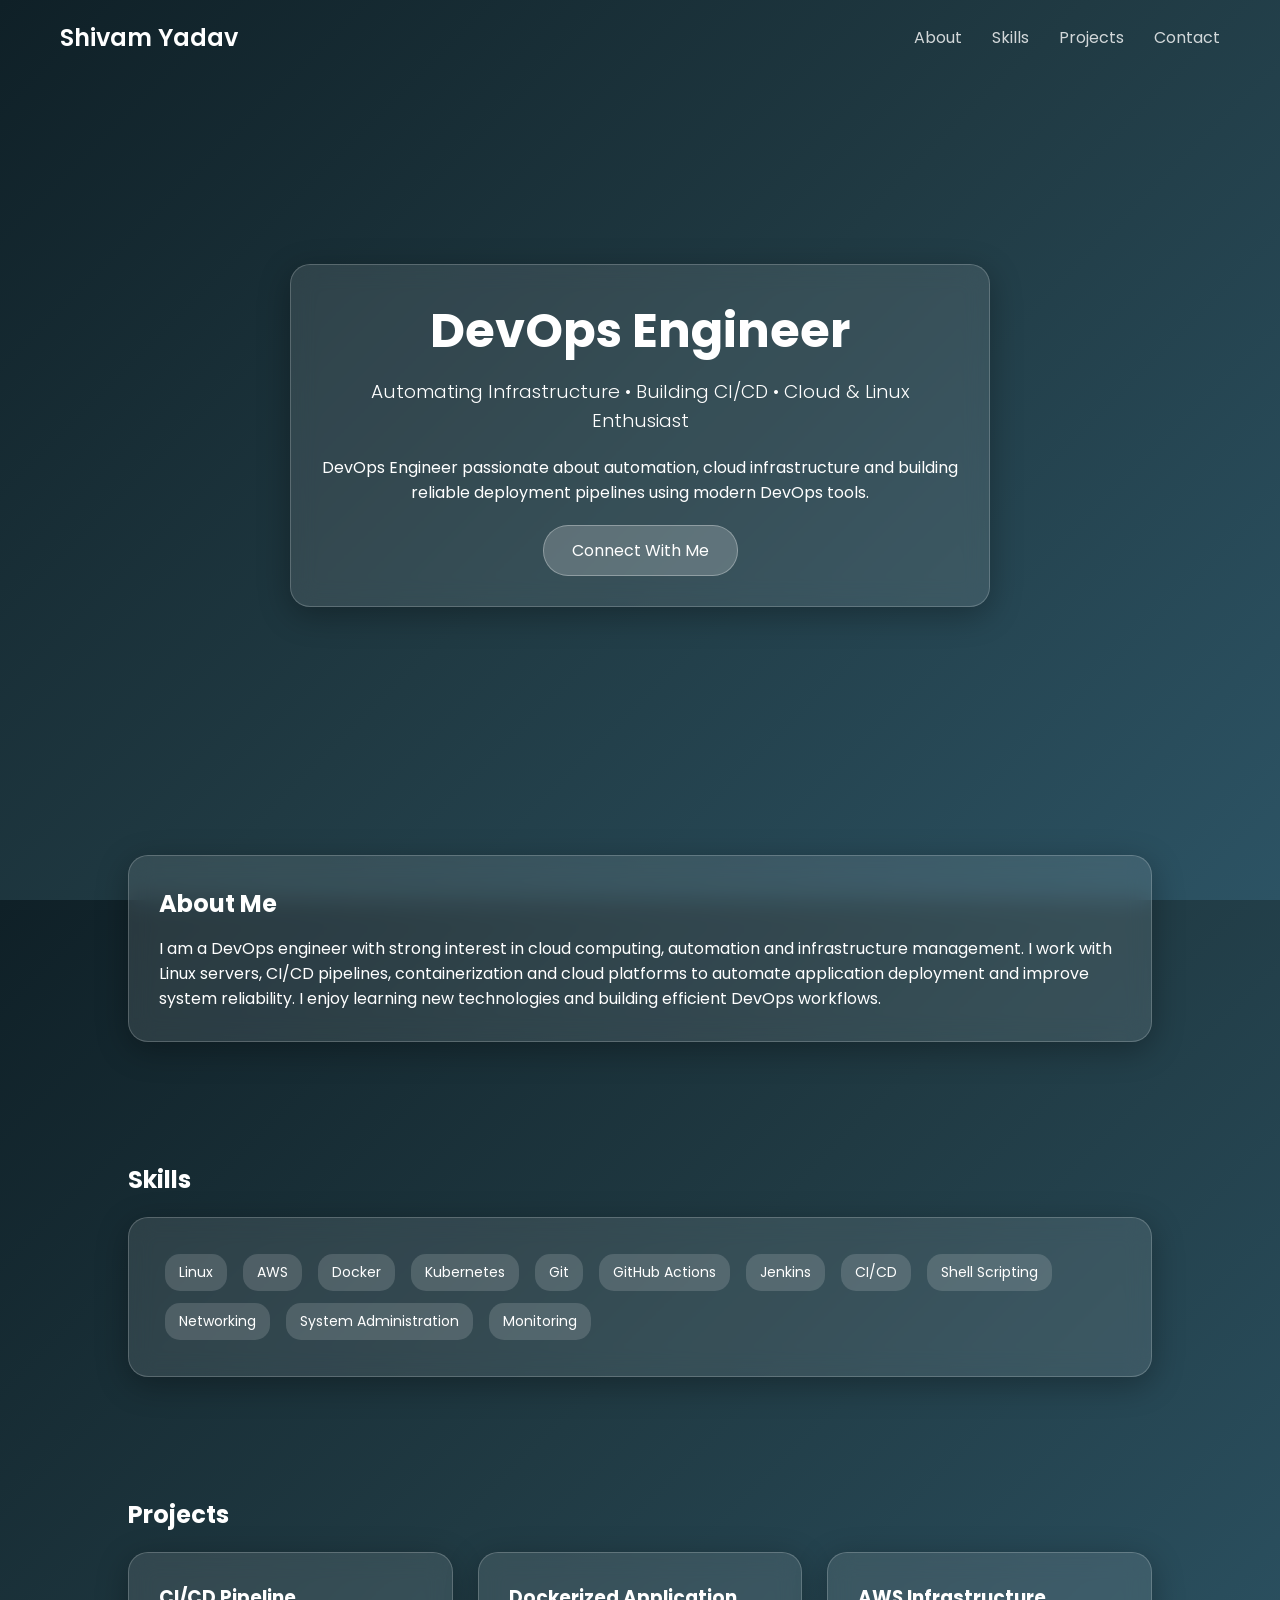
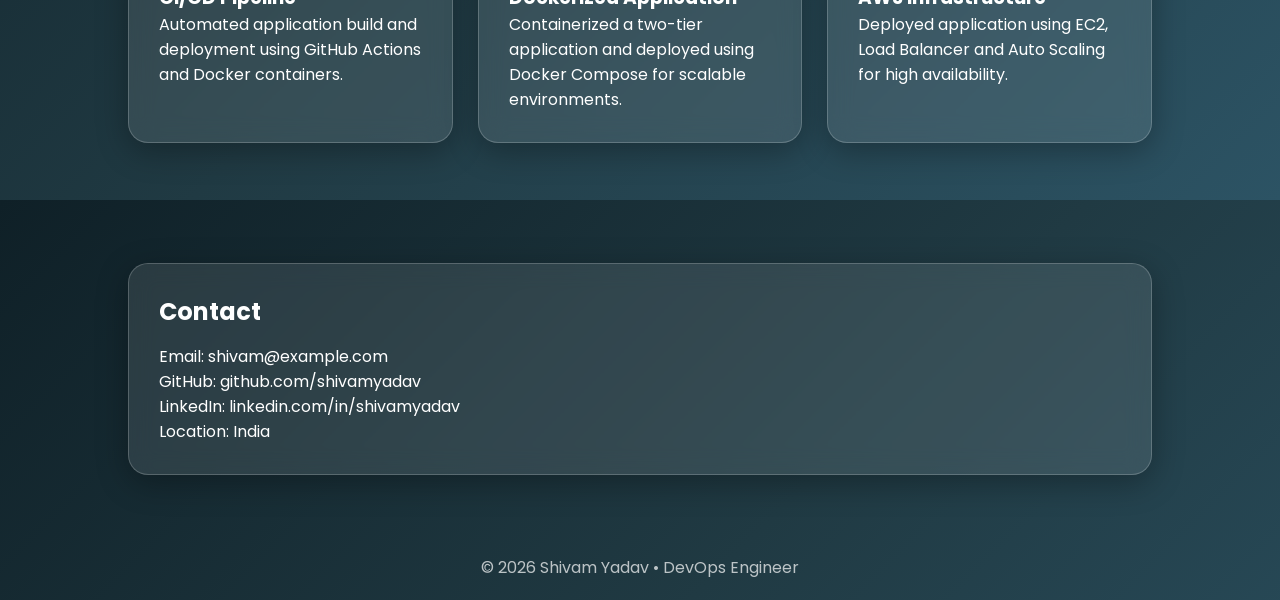
==== index.html @ 37ef53c0 "Create index.html" ====
<!DOCTYPE html>
<html lang="en">
<head>
<meta charset="UTF-8">
<meta name="viewport" content="width=device-width, initial-scale=1.0">
<title>Shivam Yadav | DevOps Engineer</title>

<link href="https://fonts.googleapis.com/css2?family=Poppins:wght@300;400;500;600&display=swap" rel="stylesheet">

<style>

*{
margin:0;
padding:0;
box-sizing:border-box;
font-family:Poppins;
}

body{
height:100vh;
background: linear-gradient(135deg,#0f2027,#203a43,#2c5364);
color:white;
}

/* navbar */

nav{
display:flex;
justify-content:space-between;
align-items:center;
padding:20px 60px;
}

nav h2{
font-weight:600;
}

nav ul{
display:flex;
list-style:none;
gap:30px;
}

nav a{
text-decoration:none;
color:white;
opacity:.8;
}

nav a:hover{
opacity:1;
}

/* glass card */

.glass{
background: rgba(255,255,255,0.1);
backdrop-filter: blur(12px);
border:1px solid rgba(255,255,255,0.2);
border-radius:20px;
padding:30px;
box-shadow:0 8px 32px rgba(0,0,0,0.3);
}

/* hero */

.hero{
display:flex;
justify-content:center;
align-items:center;
height:80vh;
padding:40px;
}

.hero-content{
max-width:700px;
text-align:center;
}

.hero h1{
font-size:48px;
margin-bottom:10px;
}

.hero h3{
font-weight:300;
margin-bottom:20px;
}

.btn{
display:inline-block;
margin-top:20px;
padding:12px 28px;
border-radius:25px;
background:rgba(255,255,255,0.2);
color:white;
text-decoration:none;
border:1px solid rgba(255,255,255,0.3);
}

.btn:hover{
background:rgba(255,255,255,0.35);
}

/* sections */

section{
padding:60px 10%;
}

.grid{
display:grid;
grid-template-columns:repeat(auto-fit,minmax(250px,1fr));
gap:25px;
}

/* skill tags */

.tag{
display:inline-block;
padding:8px 14px;
margin:6px;
background:rgba(255,255,255,0.15);
border-radius:15px;
font-size:14px;
}

/* footer */

footer{
text-align:center;
padding:20px;
opacity:.7;
}

</style>
</head>

<body>

<nav>
<h2>Shivam Yadav</h2>
<ul>
<li><a href="#about">About</a></li>
<li><a href="#skills">Skills</a></li>
<li><a href="#projects">Projects</a></li>
<li><a href="#contact">Contact</a></li>
</ul>
</nav>


<div class="hero">
<div class="hero-content glass">

<h1>DevOps Engineer</h1>

<h3>Automating Infrastructure • Building CI/CD • Cloud & Linux Enthusiast</h3>

<p>
DevOps Engineer passionate about automation, cloud infrastructure and
building reliable deployment pipelines using modern DevOps tools.
</p>

<a class="btn" href="#contact">Connect With Me</a>

</div>
</div>


<section id="about">

<div class="glass">

<h2>About Me</h2>

<p style="margin-top:15px">
I am a DevOps engineer with strong interest in cloud computing,
automation and infrastructure management.

I work with Linux servers, CI/CD pipelines, containerization and cloud
platforms to automate application deployment and improve system
reliability.

I enjoy learning new technologies and building efficient DevOps
workflows.
</p>

</div>

</section>



<section id="skills">

<h2 style="margin-bottom:20px">Skills</h2>

<div class="glass">

<div class="tag">Linux</div>
<div class="tag">AWS</div>
<div class="tag">Docker</div>
<div class="tag">Kubernetes</div>
<div class="tag">Git</div>
<div class="tag">GitHub Actions</div>
<div class="tag">Jenkins</div>
<div class="tag">CI/CD</div>
<div class="tag">Shell Scripting</div>
<div class="tag">Networking</div>
<div class="tag">System Administration</div>
<div class="tag">Monitoring</div>

</div>

</section>



<section id="projects">

<h2 style="margin-bottom:20px">Projects</h2>

<div class="grid">

<div class="glass">
<h3>CI/CD Pipeline</h3>
<p>
Automated application build and deployment using GitHub Actions
and Docker containers.
</p>
</div>

<div class="glass">
<h3>Dockerized Application</h3>
<p>
Containerized a two-tier application and deployed using Docker
Compose for scalable environments.
</p>
</div>

<div class="glass">
<h3>AWS Infrastructure</h3>
<p>
Deployed application using EC2, Load Balancer and Auto Scaling
for high availability.
</p>
</div>

</div>

</section>



<section id="contact">

<div class="glass">

<h2>Contact</h2>

<p style="margin-top:15px">Email: shivam@example.com</p>

<p>GitHub: github.com/shivamyadav</p>

<p>LinkedIn: linkedin.com/in/shivamyadav</p>

<p>Location: India</p>

</div>

</section>



<footer>
© 2026 Shivam Yadav • DevOps Engineer
</footer>


</body>
</html>
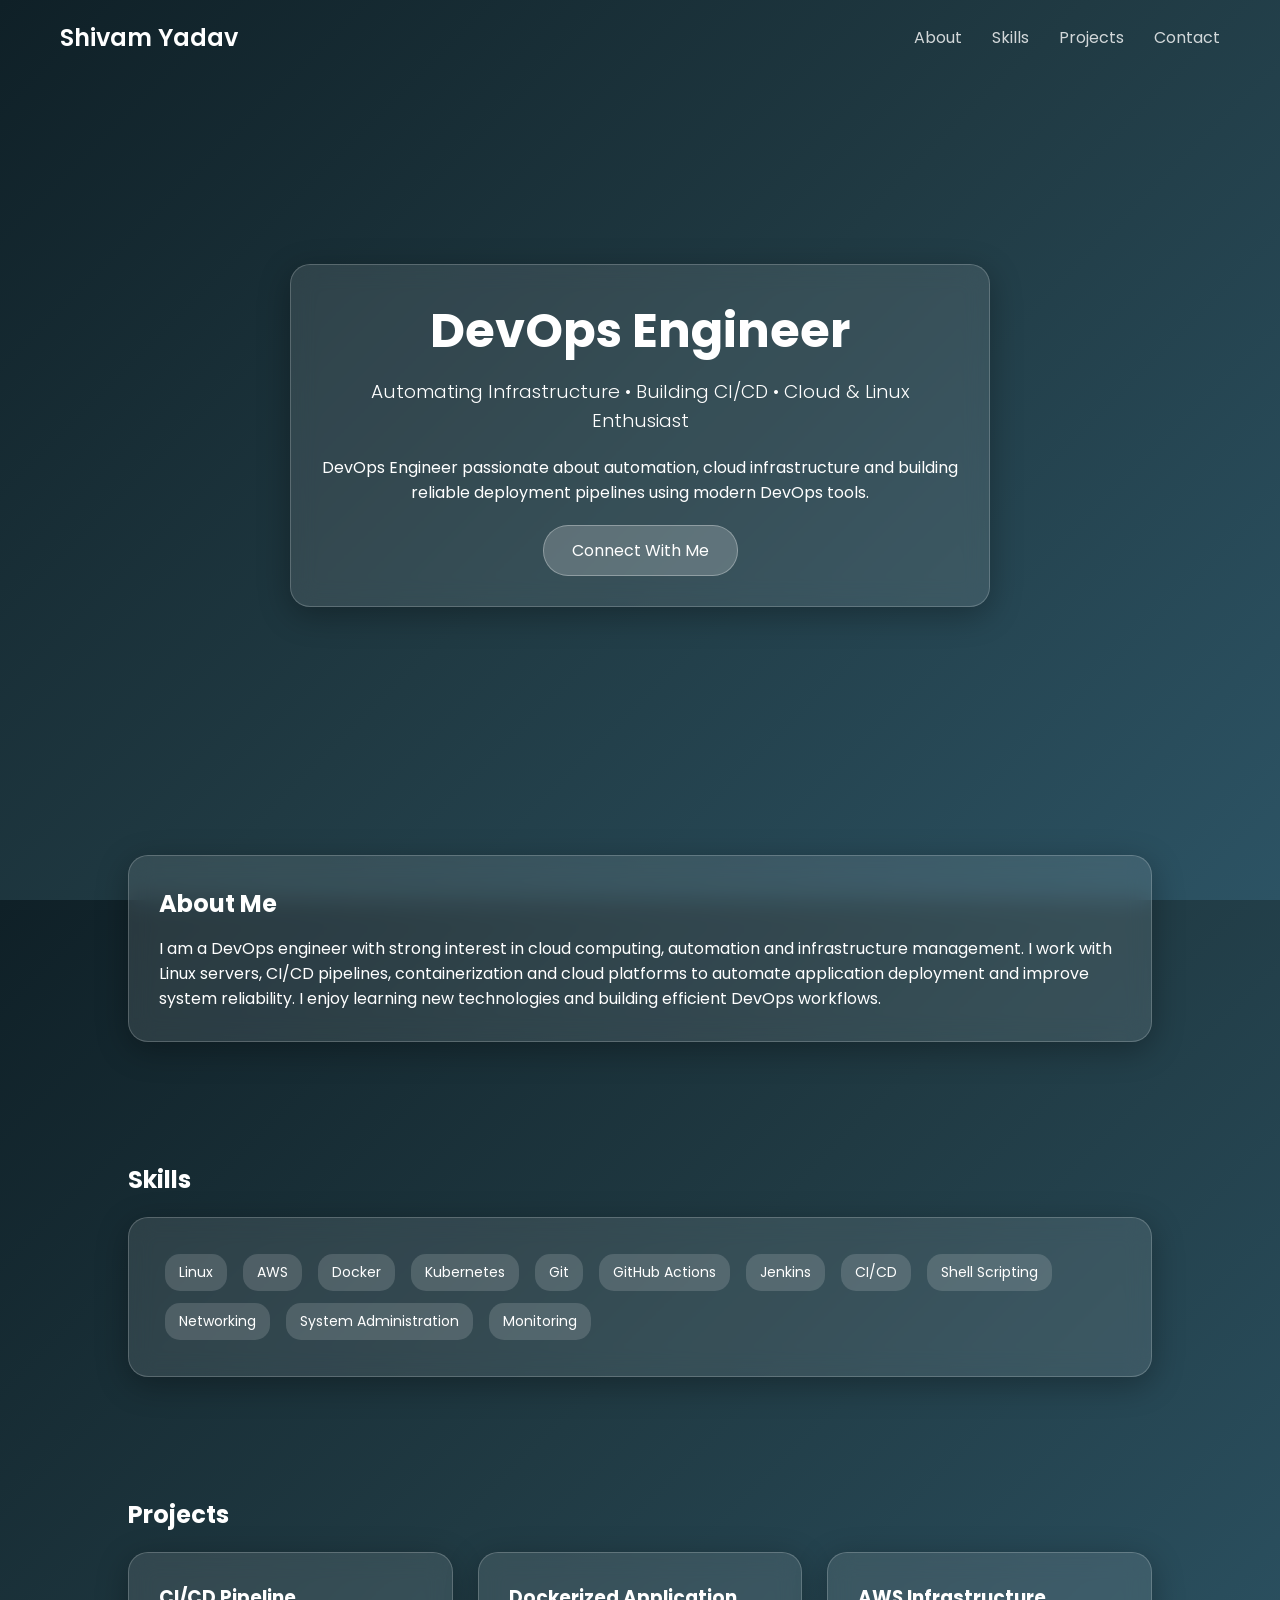
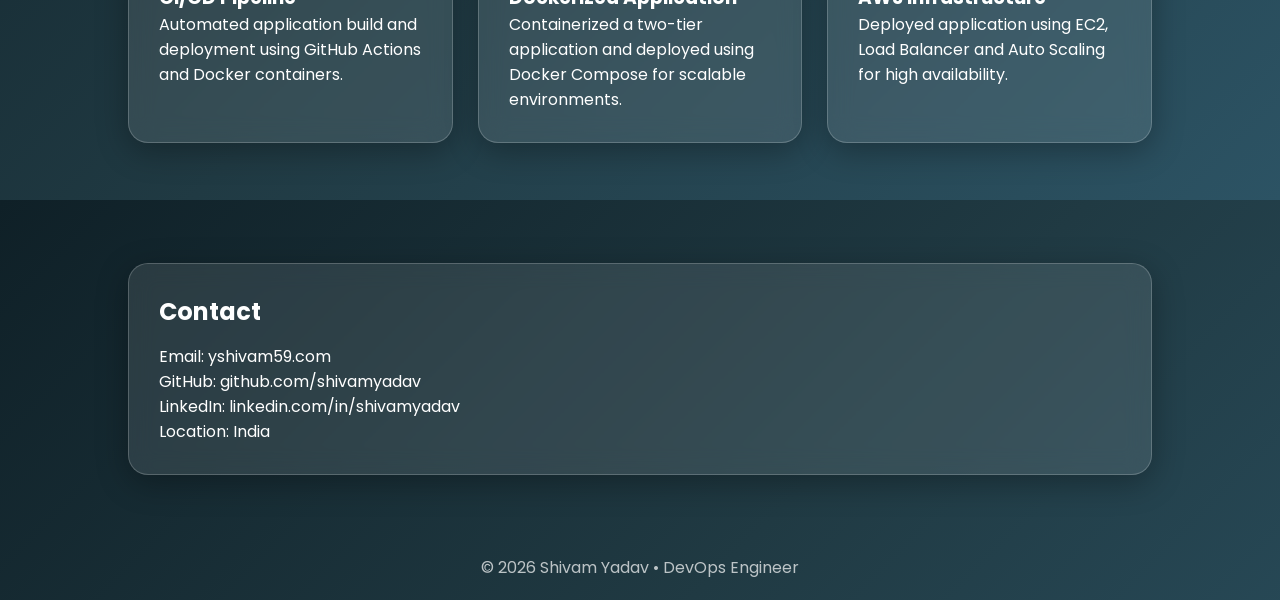
==== commit ce5367dd: "Update index.html minor changes" ====
--- a/index.html
+++ b/index.html
@@ -258,7 +258,7 @@
 
 <h2>Contact</h2>
 
-<p style="margin-top:15px">Email: shivam@example.com</p>
+<p style="margin-top:15px">Email: yshivam59.com</p>
 
 <p>GitHub: github.com/shivamyadav</p>
 
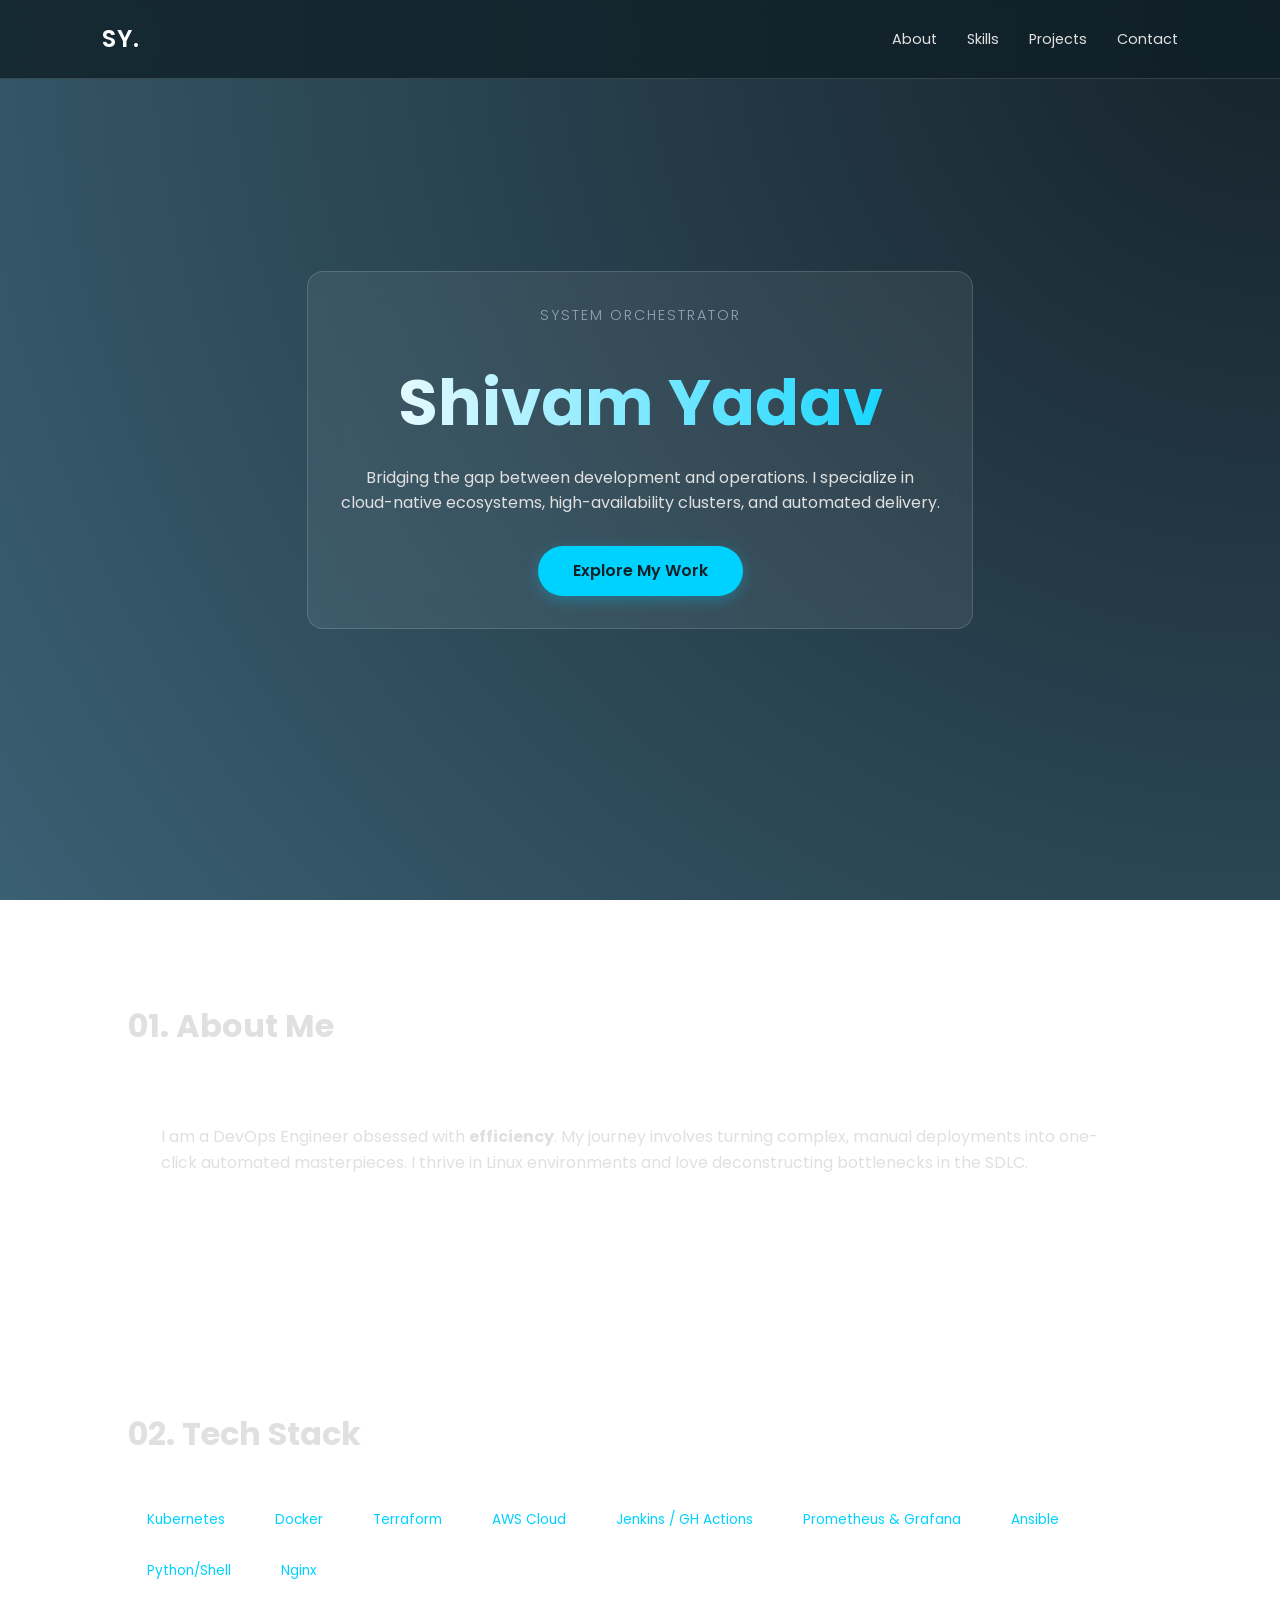
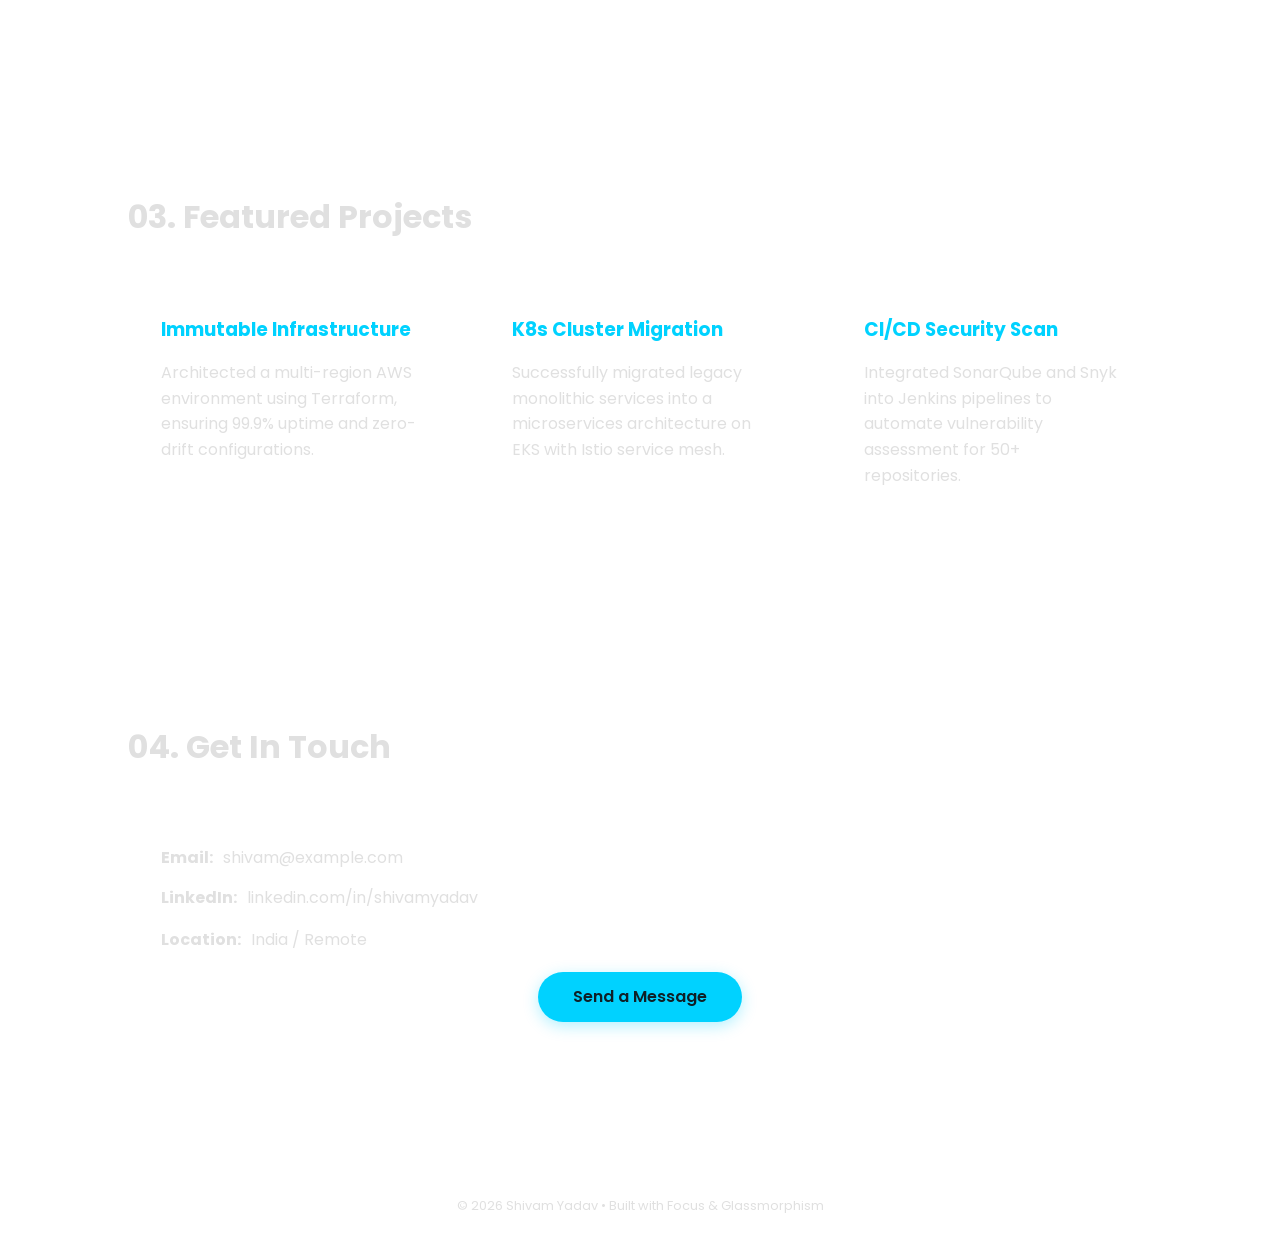
==== commit 942add9c: "Update index.html new feature added" ====
--- a/index.html
+++ b/index.html
@@ -1,281 +1,281 @@
 <!DOCTYPE html>
 <html lang="en">
 <head>
-<meta charset="UTF-8">
-<meta name="viewport" content="width=device-width, initial-scale=1.0">
-<title>Shivam Yadav | DevOps Engineer</title>
-
-<link href="https://fonts.googleapis.com/css2?family=Poppins:wght@300;400;500;600&display=swap" rel="stylesheet">
-
-<style>
-
-*{
-margin:0;
-padding:0;
-box-sizing:border-box;
-font-family:Poppins;
-}
-
-body{
-height:100vh;
-background: linear-gradient(135deg,#0f2027,#203a43,#2c5364);
-color:white;
-}
-
-/* navbar */
-
-nav{
-display:flex;
-justify-content:space-between;
-align-items:center;
-padding:20px 60px;
-}
-
-nav h2{
-font-weight:600;
-}
-
-nav ul{
-display:flex;
-list-style:none;
-gap:30px;
-}
-
-nav a{
-text-decoration:none;
-color:white;
-opacity:.8;
-}
-
-nav a:hover{
-opacity:1;
-}
-
-/* glass card */
-
-.glass{
-background: rgba(255,255,255,0.1);
-backdrop-filter: blur(12px);
-border:1px solid rgba(255,255,255,0.2);
-border-radius:20px;
-padding:30px;
-box-shadow:0 8px 32px rgba(0,0,0,0.3);
-}
-
-/* hero */
-
-.hero{
-display:flex;
-justify-content:center;
-align-items:center;
-height:80vh;
-padding:40px;
-}
-
-.hero-content{
-max-width:700px;
-text-align:center;
-}
-
-.hero h1{
-font-size:48px;
-margin-bottom:10px;
-}
-
-.hero h3{
-font-weight:300;
-margin-bottom:20px;
-}
-
-.btn{
-display:inline-block;
-margin-top:20px;
-padding:12px 28px;
-border-radius:25px;
-background:rgba(255,255,255,0.2);
-color:white;
-text-decoration:none;
-border:1px solid rgba(255,255,255,0.3);
-}
-
-.btn:hover{
-background:rgba(255,255,255,0.35);
-}
-
-/* sections */
-
-section{
-padding:60px 10%;
-}
-
-.grid{
-display:grid;
-grid-template-columns:repeat(auto-fit,minmax(250px,1fr));
-gap:25px;
-}
-
-/* skill tags */
-
-.tag{
-display:inline-block;
-padding:8px 14px;
-margin:6px;
-background:rgba(255,255,255,0.15);
-border-radius:15px;
-font-size:14px;
-}
-
-/* footer */
-
-footer{
-text-align:center;
-padding:20px;
-opacity:.7;
-}
-
-</style>
+    <meta charset="UTF-8">
+    <meta name="viewport" content="width=device-width, initial-scale=1.0">
+    <title>Shivam Yadav | DevOps Engineer</title>
+    <link href="https://fonts.googleapis.com/css2?family=Poppins:wght@300;400;600&display=swap" rel="stylesheet">
+    <style>
+        :root {
+            --glass: rgba(255, 255, 255, 0.07);
+            --glass-border: rgba(255, 255, 255, 0.15);
+            --accent: #00d2ff;
+            --text-main: #e0e0e0;
+        }
+
+        * {
+            margin: 0;
+            padding: 0;
+            box-sizing: border-box;
+            font-family: 'Poppins', sans-serif;
+            scroll-behavior: smooth;
+        }
+
+        body {
+            background: radial-gradient(circle at top right, #16222a, #3a6073);
+            background-attachment: fixed;
+            color: var(--text-main);
+            line-height: 1.6;
+        }
+
+        /* Navbar */
+        nav {
+            position: fixed;
+            top: 0;
+            width: 100%;
+            display: flex;
+            justify-content: space-between;
+            align-items: center;
+            padding: 20px 8%;
+            background: rgba(15, 32, 39, 0.8);
+            backdrop-filter: blur(10px);
+            z-index: 1000;
+            border-bottom: 1px solid var(--glass-border);
+        }
+
+        .logo {
+            font-size: 1.5rem;
+            font-weight: 600;
+            letter-spacing: 1px;
+            color: #fff;
+        }
+
+        nav ul {
+            display: flex;
+            list-style: none;
+            gap: 30px;
+        }
+
+        nav a {
+            text-decoration: none;
+            color: var(--text-main);
+            font-size: 0.9rem;
+            transition: 0.3s;
+        }
+
+        nav a:hover {
+            color: var(--accent);
+        }
+
+        /* Glass Utility */
+        .glass {
+            background: var(--glass);
+            backdrop-filter: blur(15px);
+            -webkit-backdrop-filter: blur(15px);
+            border: 1px solid var(--glass-border);
+            border-radius: 16px;
+            padding: 2rem;
+            transition: transform 0.3s ease, box-shadow 0.3s ease;
+        }
+
+        .glass:hover {
+            transform: translateY(-5px);
+            box-shadow: 0 10px 30px rgba(0,0,0,0.4);
+            border-color: rgba(0, 210, 255, 0.3);
+        }
+
+        /* Hero Section */
+        .hero {
+            height: 100vh;
+            display: flex;
+            justify-content: center;
+            align-items: center;
+            padding: 0 10%;
+            text-align: center;
+        }
+
+        .hero-content h1 {
+            font-size: clamp(2.5rem, 8vw, 4rem);
+            background: linear-gradient(to right, #fff, var(--accent));
+            -webkit-background-clip: text;
+            -webkit-text-fill-color: transparent;
+            margin-bottom: 10px;
+        }
+
+        .hero h3 {
+            font-weight: 300;
+            color: #94a3b8;
+            letter-spacing: 2px;
+            text-transform: uppercase;
+            font-size: 0.9rem;
+            margin-bottom: 25px;
+        }
+
+        .btn {
+            display: inline-block;
+            padding: 12px 35px;
+            border-radius: 50px;
+            background: var(--accent);
+            color: #0f2027;
+            text-decoration: none;
+            font-weight: 600;
+            transition: 0.3s;
+            box-shadow: 0 4px 15px rgba(0, 210, 255, 0.3);
+        }
+
+        .btn:hover {
+            filter: brightness(1.1);
+            transform: scale(1.05);
+        }
+
+        /* General Sections */
+        section {
+            padding: 100px 10%;
+        }
+
+        h2.section-title {
+            font-size: 2rem;
+            margin-bottom: 40px;
+            display: flex;
+            align-items: center;
+            gap: 15px;
+        }
+
+        h2.section-title::after {
+            content: "";
+            height: 1px;
+            flex-grow: 1;
+            background: var(--glass-border);
+        }
+
+        /* Skills Tags */
+        .skills-container {
+            display: flex;
+            flex-wrap: wrap;
+            gap: 12px;
+        }
+
+        .tag {
+            padding: 8px 18px;
+            background: rgba(255,255,255,0.05);
+            border: 1px solid var(--glass-border);
+            border-radius: 8px;
+            font-size: 0.85rem;
+            color: var(--accent);
+        }
+
+        /* Grid */
+        .grid {
+            display: grid;
+            grid-template-columns: repeat(auto-fit, minmax(300px, 1fr));
+            gap: 30px;
+        }
+
+        .project-card h3 {
+            margin-bottom: 15px;
+            color: var(--accent);
+        }
+
+        /* Contact Items */
+        .contact-info p {
+            margin-bottom: 15px;
+            display: flex;
+            align-items: center;
+            gap: 10px;
+        }
+
+        footer {
+            text-align: center;
+            padding: 40px;
+            font-size: 0.8rem;
+            border-top: 1px solid var(--glass-border);
+        }
+
+        @media (max-width: 768px) {
+            nav ul { display: none; } /* Simplified for mobile */
+            section { padding: 60px 5%; }
+        }
+    </style>
 </head>
-
 <body>
 
 <nav>
-<h2>Shivam Yadav</h2>
-<ul>
-<li><a href="#about">About</a></li>
-<li><a href="#skills">Skills</a></li>
-<li><a href="#projects">Projects</a></li>
-<li><a href="#contact">Contact</a></li>
-</ul>
+    <div class="logo">SY.</div>
+    <ul>
+        <li><a href="#about">About</a></li>
+        <li><a href="#skills">Skills</a></li>
+        <li><a href="#projects">Projects</a></li>
+        <li><a href="#contact">Contact</a></li>
+    </ul>
 </nav>
 
-
-<div class="hero">
-<div class="hero-content glass">
-
-<h1>DevOps Engineer</h1>
-
-<h3>Automating Infrastructure • Building CI/CD • Cloud & Linux Enthusiast</h3>
-
-<p>
-DevOps Engineer passionate about automation, cloud infrastructure and
-building reliable deployment pipelines using modern DevOps tools.
-</p>
-
-<a class="btn" href="#contact">Connect With Me</a>
-
-</div>
-</div>
-
+<header class="hero">
+    <div class="hero-content glass">
+        <h3>System Orchestrator</h3>
+        <h1>Shivam Yadav</h1>
+        <p style="max-width: 600px; margin: 0 auto 30px;">
+            Bridging the gap between development and operations. I specialize in 
+            cloud-native ecosystems, high-availability clusters, and automated delivery.
+        </p>
+        <a class="btn" href="#contact">Explore My Work</a>
+    </div>
+</header>
 
 <section id="about">
-
-<div class="glass">
-
-<h2>About Me</h2>
-
-<p style="margin-top:15px">
-I am a DevOps engineer with strong interest in cloud computing,
-automation and infrastructure management.
-
-I work with Linux servers, CI/CD pipelines, containerization and cloud
-platforms to automate application deployment and improve system
-reliability.
-
-I enjoy learning new technologies and building efficient DevOps
-workflows.
-</p>
-
-</div>
-
-</section>
-
-
+    <h2 class="section-title">01. About Me</h2>
+    <div class="glass">
+        <p>I am a DevOps Engineer obsessed with <strong>efficiency</strong>. My journey involves turning complex, manual deployments into one-click automated masterpieces. I thrive in Linux environments and love deconstructing bottlenecks in the SDLC.</p>
+    </div>
+</section>
 
 <section id="skills">
-
-<h2 style="margin-bottom:20px">Skills</h2>
-
-<div class="glass">
-
-<div class="tag">Linux</div>
-<div class="tag">AWS</div>
-<div class="tag">Docker</div>
-<div class="tag">Kubernetes</div>
-<div class="tag">Git</div>
-<div class="tag">GitHub Actions</div>
-<div class="tag">Jenkins</div>
-<div class="tag">CI/CD</div>
-<div class="tag">Shell Scripting</div>
-<div class="tag">Networking</div>
-<div class="tag">System Administration</div>
-<div class="tag">Monitoring</div>
-
-</div>
-
-</section>
-
-
+    <h2 class="section-title">02. Tech Stack</h2>
+    <div class="skills-container">
+        <span class="tag">Kubernetes</span>
+        <span class="tag">Docker</span>
+        <span class="tag">Terraform</span>
+        <span class="tag">AWS Cloud</span>
+        <span class="tag">Jenkins / GH Actions</span>
+        <span class="tag">Prometheus & Grafana</span>
+        <span class="tag">Ansible</span>
+        <span class="tag">Python/Shell</span>
+        <span class="tag">Nginx</span>
+    </div>
+</section>
 
 <section id="projects">
-
-<h2 style="margin-bottom:20px">Projects</h2>
-
-<div class="grid">
-
-<div class="glass">
-<h3>CI/CD Pipeline</h3>
-<p>
-Automated application build and deployment using GitHub Actions
-and Docker containers.
-</p>
-</div>
-
-<div class="glass">
-<h3>Dockerized Application</h3>
-<p>
-Containerized a two-tier application and deployed using Docker
-Compose for scalable environments.
-</p>
-</div>
-
-<div class="glass">
-<h3>AWS Infrastructure</h3>
-<p>
-Deployed application using EC2, Load Balancer and Auto Scaling
-for high availability.
-</p>
-</div>
-
-</div>
-
-</section>
-
-
+    <h2 class="section-title">03. Featured Projects</h2>
+    <div class="grid">
+        <div class="glass project-card">
+            <h3>Immutable Infrastructure</h3>
+            <p>Architected a multi-region AWS environment using Terraform, ensuring 99.9% uptime and zero-drift configurations.</p>
+        </div>
+        <div class="glass project-card">
+            <h3>K8s Cluster Migration</h3>
+            <p>Successfully migrated legacy monolithic services into a microservices architecture on EKS with Istio service mesh.</p>
+        </div>
+        <div class="glass project-card">
+            <h3>CI/CD Security Scan</h3>
+            <p>Integrated SonarQube and Snyk into Jenkins pipelines to automate vulnerability assessment for 50+ repositories.</p>
+        </div>
+    </div>
+</section>
 
 <section id="contact">
-
-<div class="glass">
-
-<h2>Contact</h2>
-
-<p style="margin-top:15px">Email: yshivam59.com</p>
-
-<p>GitHub: github.com/shivamyadav</p>
-
-<p>LinkedIn: linkedin.com/in/shivamyadav</p>
-
-<p>Location: India</p>
-
-</div>
-
-</section>
-
-
+    <h2 class="section-title">04. Get In Touch</h2>
+    <div class="glass contact-info">
+        <p><strong>Email:</strong> shivam@example.com</p>
+        <p><strong>LinkedIn:</strong> linkedin.com/in/shivamyadav</p>
+        <p><strong>Location:</strong> India / Remote</p>
+        <center style="margin-top: 20px;">
+            <a href="mailto:yshivam59@gmail.com" class="btn">Send a Message</a>
+        </center>
+    </div>
+</section>
 
 <footer>
-© 2026 Shivam Yadav • DevOps Engineer
+    &copy; 2026 Shivam Yadav • Built with Focus & Glassmorphism
 </footer>
-
 
 </body>
 </html>
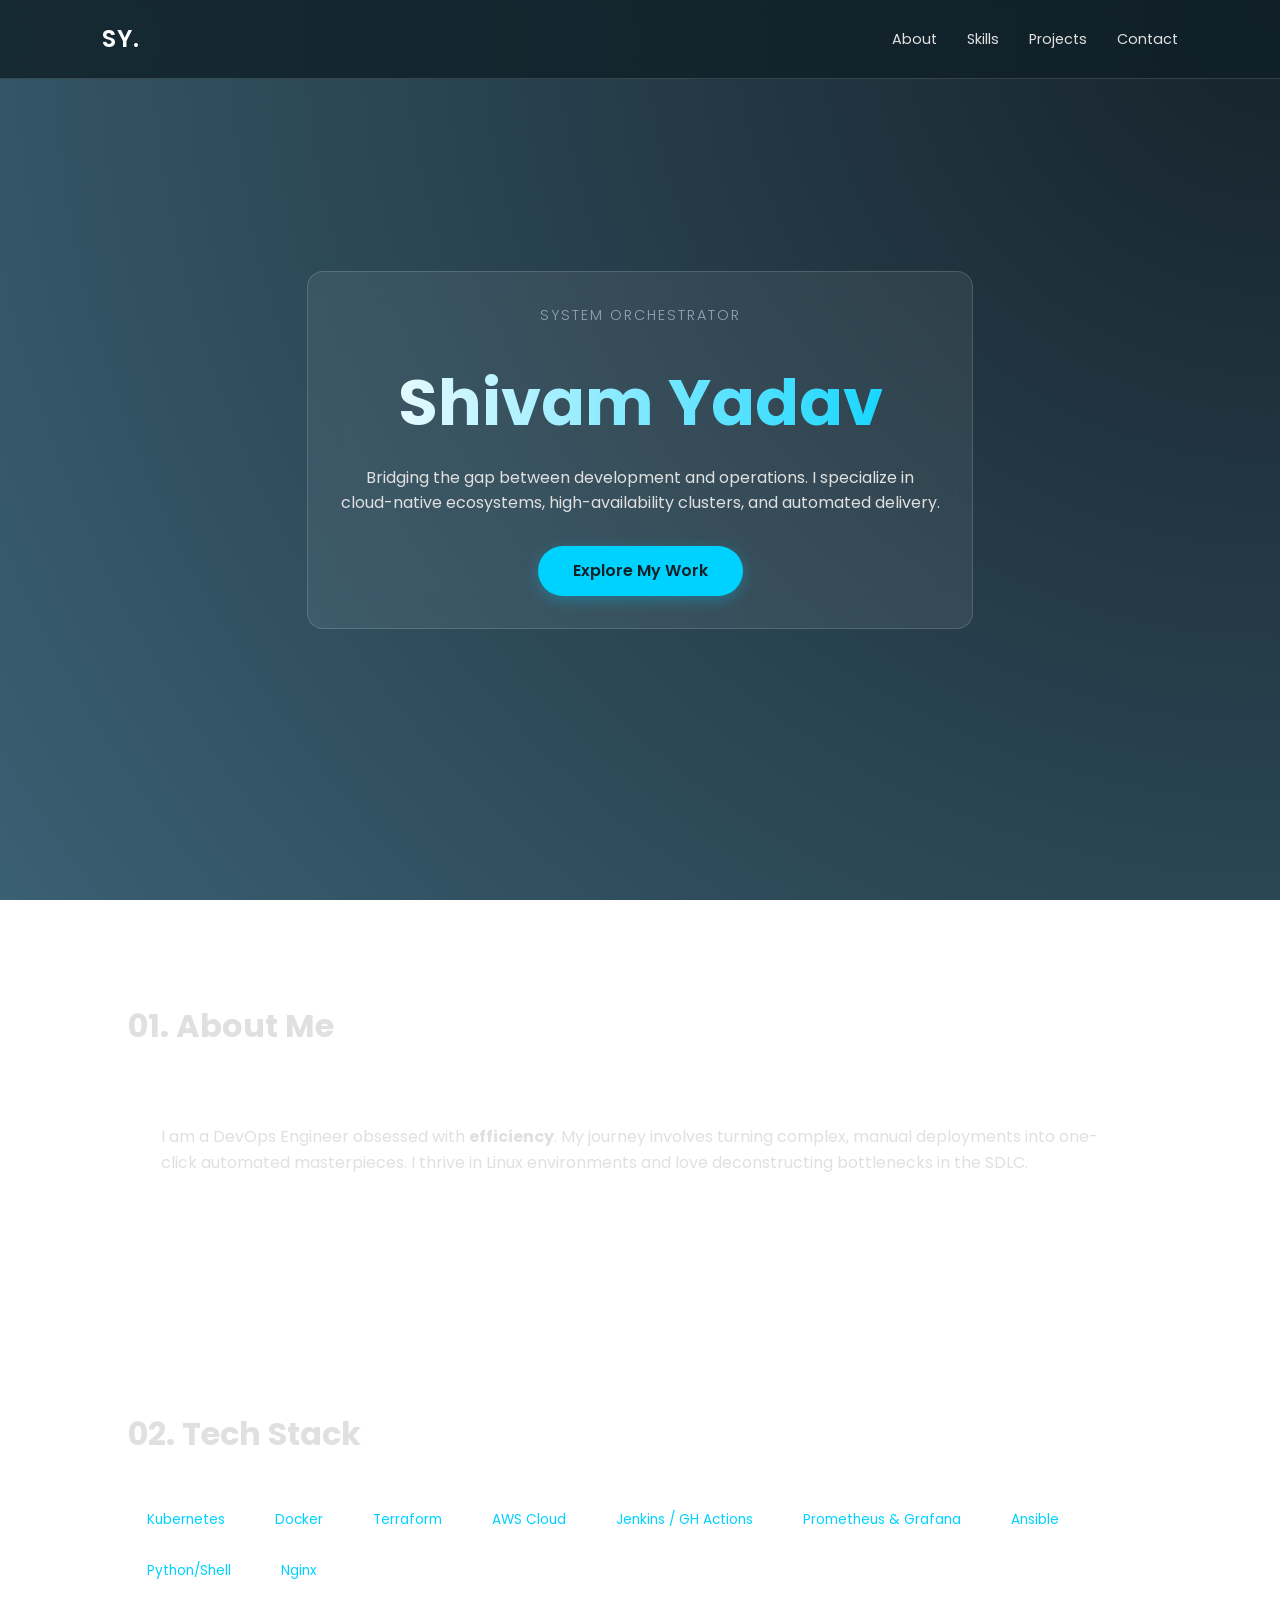
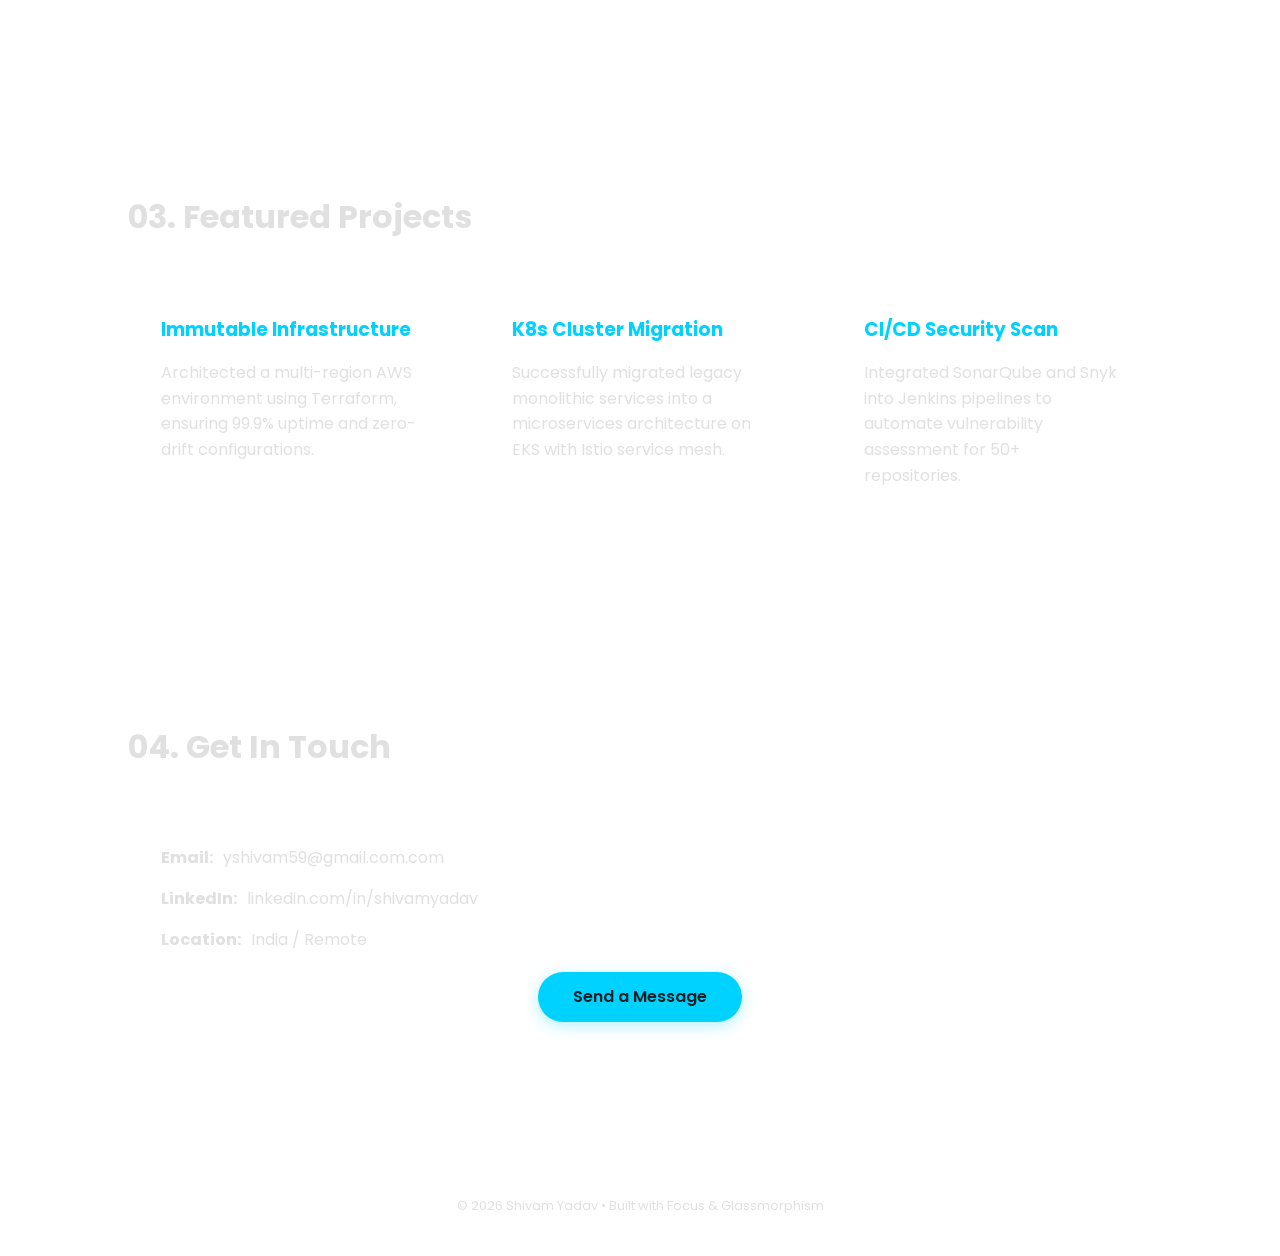
==== commit abfddae7: "Update index.html" ====
--- a/index.html
+++ b/index.html
@@ -264,7 +264,7 @@
 <section id="contact">
     <h2 class="section-title">04. Get In Touch</h2>
     <div class="glass contact-info">
-        <p><strong>Email:</strong> shivam@example.com</p>
+        <p><strong>Email:</strong> yshivam59@gmail.com.com</p>
         <p><strong>LinkedIn:</strong> linkedin.com/in/shivamyadav</p>
         <p><strong>Location:</strong> India / Remote</p>
         <center style="margin-top: 20px;">
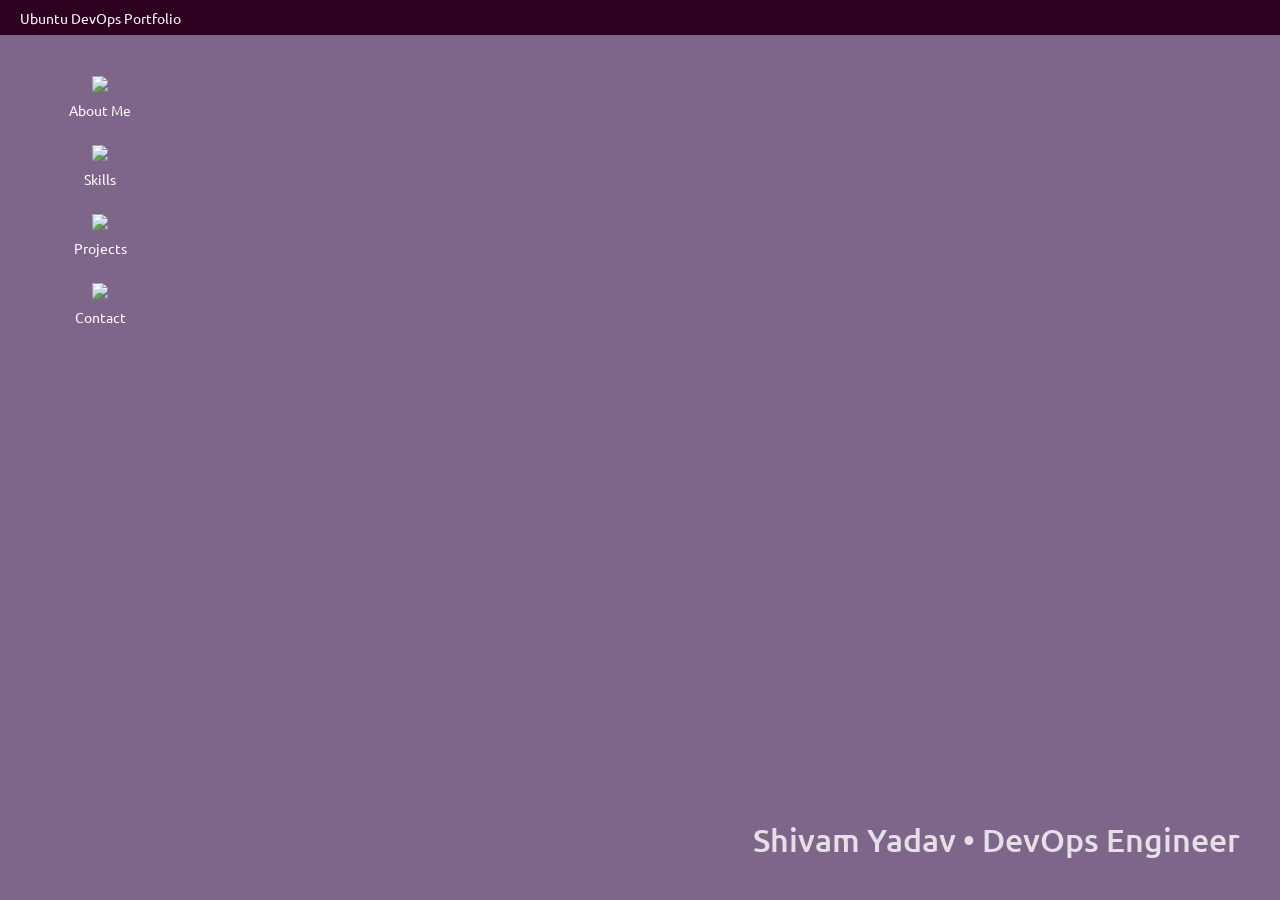
==== commit bd973e08: "Update index.html new ui added" ====
--- a/index.html
+++ b/index.html
@@ -1,281 +1,305 @@
 <!DOCTYPE html>
 <html lang="en">
 <head>
-    <meta charset="UTF-8">
-    <meta name="viewport" content="width=device-width, initial-scale=1.0">
-    <title>Shivam Yadav | DevOps Engineer</title>
-    <link href="https://fonts.googleapis.com/css2?family=Poppins:wght@300;400;600&display=swap" rel="stylesheet">
-    <style>
-        :root {
-            --glass: rgba(255, 255, 255, 0.07);
-            --glass-border: rgba(255, 255, 255, 0.15);
-            --accent: #00d2ff;
-            --text-main: #e0e0e0;
-        }
-
-        * {
-            margin: 0;
-            padding: 0;
-            box-sizing: border-box;
-            font-family: 'Poppins', sans-serif;
-            scroll-behavior: smooth;
-        }
-
-        body {
-            background: radial-gradient(circle at top right, #16222a, #3a6073);
-            background-attachment: fixed;
-            color: var(--text-main);
-            line-height: 1.6;
-        }
-
-        /* Navbar */
-        nav {
-            position: fixed;
-            top: 0;
-            width: 100%;
-            display: flex;
-            justify-content: space-between;
-            align-items: center;
-            padding: 20px 8%;
-            background: rgba(15, 32, 39, 0.8);
-            backdrop-filter: blur(10px);
-            z-index: 1000;
-            border-bottom: 1px solid var(--glass-border);
-        }
-
-        .logo {
-            font-size: 1.5rem;
-            font-weight: 600;
-            letter-spacing: 1px;
-            color: #fff;
-        }
-
-        nav ul {
-            display: flex;
-            list-style: none;
-            gap: 30px;
-        }
-
-        nav a {
-            text-decoration: none;
-            color: var(--text-main);
-            font-size: 0.9rem;
-            transition: 0.3s;
-        }
-
-        nav a:hover {
-            color: var(--accent);
-        }
-
-        /* Glass Utility */
-        .glass {
-            background: var(--glass);
-            backdrop-filter: blur(15px);
-            -webkit-backdrop-filter: blur(15px);
-            border: 1px solid var(--glass-border);
-            border-radius: 16px;
-            padding: 2rem;
-            transition: transform 0.3s ease, box-shadow 0.3s ease;
-        }
-
-        .glass:hover {
-            transform: translateY(-5px);
-            box-shadow: 0 10px 30px rgba(0,0,0,0.4);
-            border-color: rgba(0, 210, 255, 0.3);
-        }
-
-        /* Hero Section */
-        .hero {
-            height: 100vh;
-            display: flex;
-            justify-content: center;
-            align-items: center;
-            padding: 0 10%;
-            text-align: center;
-        }
-
-        .hero-content h1 {
-            font-size: clamp(2.5rem, 8vw, 4rem);
-            background: linear-gradient(to right, #fff, var(--accent));
-            -webkit-background-clip: text;
-            -webkit-text-fill-color: transparent;
-            margin-bottom: 10px;
-        }
-
-        .hero h3 {
-            font-weight: 300;
-            color: #94a3b8;
-            letter-spacing: 2px;
-            text-transform: uppercase;
-            font-size: 0.9rem;
-            margin-bottom: 25px;
-        }
-
-        .btn {
-            display: inline-block;
-            padding: 12px 35px;
-            border-radius: 50px;
-            background: var(--accent);
-            color: #0f2027;
-            text-decoration: none;
-            font-weight: 600;
-            transition: 0.3s;
-            box-shadow: 0 4px 15px rgba(0, 210, 255, 0.3);
-        }
-
-        .btn:hover {
-            filter: brightness(1.1);
-            transform: scale(1.05);
-        }
-
-        /* General Sections */
-        section {
-            padding: 100px 10%;
-        }
-
-        h2.section-title {
-            font-size: 2rem;
-            margin-bottom: 40px;
-            display: flex;
-            align-items: center;
-            gap: 15px;
-        }
-
-        h2.section-title::after {
-            content: "";
-            height: 1px;
-            flex-grow: 1;
-            background: var(--glass-border);
-        }
-
-        /* Skills Tags */
-        .skills-container {
-            display: flex;
-            flex-wrap: wrap;
-            gap: 12px;
-        }
-
-        .tag {
-            padding: 8px 18px;
-            background: rgba(255,255,255,0.05);
-            border: 1px solid var(--glass-border);
-            border-radius: 8px;
-            font-size: 0.85rem;
-            color: var(--accent);
-        }
-
-        /* Grid */
-        .grid {
-            display: grid;
-            grid-template-columns: repeat(auto-fit, minmax(300px, 1fr));
-            gap: 30px;
-        }
-
-        .project-card h3 {
-            margin-bottom: 15px;
-            color: var(--accent);
-        }
-
-        /* Contact Items */
-        .contact-info p {
-            margin-bottom: 15px;
-            display: flex;
-            align-items: center;
-            gap: 10px;
-        }
-
-        footer {
-            text-align: center;
-            padding: 40px;
-            font-size: 0.8rem;
-            border-top: 1px solid var(--glass-border);
-        }
-
-        @media (max-width: 768px) {
-            nav ul { display: none; } /* Simplified for mobile */
-            section { padding: 60px 5%; }
-        }
-    </style>
+<meta charset="UTF-8">
+<meta name="viewport" content="width=device-width, initial-scale=1.0">
+<title>Shivam Yadav | DevOps Desktop</title>
+
+<link href="https://fonts.googleapis.com/css2?family=Ubuntu:wght@300;400;500&display=swap" rel="stylesheet">
+
+<style>
+
+*{
+margin:0;
+padding:0;
+box-sizing:border-box;
+font-family:Ubuntu;
+}
+
+/* Desktop Background */
+
+body{
+height:100vh;
+overflow:hidden;
+background-image:url("https://images.unsplash.com/photo-1667372393086-9d4001d51cf1");
+background-size:cover;
+background-position:center;
+color:white;
+}
+
+/* Dark overlay */
+
+body::before{
+content:"";
+position:absolute;
+width:100%;
+height:100%;
+background:rgba(40,0,60,0.6);
+z-index:-1;
+}
+
+/* Top bar */
+
+.topbar{
+height:35px;
+background:#2c001e;
+display:flex;
+align-items:center;
+padding-left:20px;
+font-size:14px;
+}
+
+/* Desktop icons */
+
+.desktop{
+display:flex;
+flex-direction:column;
+gap:25px;
+padding:40px;
+width:200px;
+}
+
+.icon{
+text-align:center;
+cursor:pointer;
+}
+
+.icon img{
+width:60px;
+}
+
+.icon p{
+margin-top:6px;
+font-size:14px;
+}
+
+/* Window */
+
+.window{
+display:none;
+position:absolute;
+top:80px;
+left:300px;
+width:600px;
+background:#300a24;
+border-radius:8px;
+box-shadow:0 10px 40px rgba(0,0,0,0.7);
+}
+
+.window-header{
+background:#2c001e;
+padding:10px;
+display:flex;
+justify-content:space-between;
+align-items:center;
+}
+
+.window-header button{
+background:#dd4814;
+border:none;
+padding:4px 10px;
+color:white;
+cursor:pointer;
+border-radius:4px;
+}
+
+.window-body{
+padding:20px;
+line-height:1.6;
+}
+
+h2{
+color:#dd4814;
+margin-bottom:10px;
+}
+
+/* Skills tags */
+
+.skill{
+display:inline-block;
+background:#dd4814;
+padding:6px 12px;
+border-radius:15px;
+margin:5px;
+font-size:13px;
+}
+
+.name{
+position:absolute;
+bottom:40px;
+right:40px;
+font-size:32px;
+font-weight:500;
+color:#fff;
+opacity:.8;
+}
+
+</style>
 </head>
+
 <body>
 
-<nav>
-    <div class="logo">SY.</div>
-    <ul>
-        <li><a href="#about">About</a></li>
-        <li><a href="#skills">Skills</a></li>
-        <li><a href="#projects">Projects</a></li>
-        <li><a href="#contact">Contact</a></li>
-    </ul>
-</nav>
-
-<header class="hero">
-    <div class="hero-content glass">
-        <h3>System Orchestrator</h3>
-        <h1>Shivam Yadav</h1>
-        <p style="max-width: 600px; margin: 0 auto 30px;">
-            Bridging the gap between development and operations. I specialize in 
-            cloud-native ecosystems, high-availability clusters, and automated delivery.
-        </p>
-        <a class="btn" href="#contact">Explore My Work</a>
-    </div>
-</header>
-
-<section id="about">
-    <h2 class="section-title">01. About Me</h2>
-    <div class="glass">
-        <p>I am a DevOps Engineer obsessed with <strong>efficiency</strong>. My journey involves turning complex, manual deployments into one-click automated masterpieces. I thrive in Linux environments and love deconstructing bottlenecks in the SDLC.</p>
-    </div>
-</section>
-
-<section id="skills">
-    <h2 class="section-title">02. Tech Stack</h2>
-    <div class="skills-container">
-        <span class="tag">Kubernetes</span>
-        <span class="tag">Docker</span>
-        <span class="tag">Terraform</span>
-        <span class="tag">AWS Cloud</span>
-        <span class="tag">Jenkins / GH Actions</span>
-        <span class="tag">Prometheus & Grafana</span>
-        <span class="tag">Ansible</span>
-        <span class="tag">Python/Shell</span>
-        <span class="tag">Nginx</span>
-    </div>
-</section>
-
-<section id="projects">
-    <h2 class="section-title">03. Featured Projects</h2>
-    <div class="grid">
-        <div class="glass project-card">
-            <h3>Immutable Infrastructure</h3>
-            <p>Architected a multi-region AWS environment using Terraform, ensuring 99.9% uptime and zero-drift configurations.</p>
-        </div>
-        <div class="glass project-card">
-            <h3>K8s Cluster Migration</h3>
-            <p>Successfully migrated legacy monolithic services into a microservices architecture on EKS with Istio service mesh.</p>
-        </div>
-        <div class="glass project-card">
-            <h3>CI/CD Security Scan</h3>
-            <p>Integrated SonarQube and Snyk into Jenkins pipelines to automate vulnerability assessment for 50+ repositories.</p>
-        </div>
-    </div>
-</section>
-
-<section id="contact">
-    <h2 class="section-title">04. Get In Touch</h2>
-    <div class="glass contact-info">
-        <p><strong>Email:</strong> yshivam59@gmail.com.com</p>
-        <p><strong>LinkedIn:</strong> linkedin.com/in/shivamyadav</p>
-        <p><strong>Location:</strong> India / Remote</p>
-        <center style="margin-top: 20px;">
-            <a href="mailto:yshivam59@gmail.com" class="btn">Send a Message</a>
-        </center>
-    </div>
-</section>
-
-<footer>
-    &copy; 2026 Shivam Yadav • Built with Focus & Glassmorphism
-</footer>
+<div class="topbar">
+Ubuntu DevOps Portfolio
+</div>
+
+
+<div class="desktop">
+
+<div class="icon" onclick="openWindow('about')">
+<img src="https://cdn-icons-png.flaticon.com/512/716/716784.png">
+<p>About Me</p>
+</div>
+
+<div class="icon" onclick="openWindow('skills')">
+<img src="https://cdn-icons-png.flaticon.com/512/716/716784.png">
+<p>Skills</p>
+</div>
+
+<div class="icon" onclick="openWindow('projects')">
+<img src="https://cdn-icons-png.flaticon.com/512/716/716784.png">
+<p>Projects</p>
+</div>
+
+<div class="icon" onclick="openWindow('contact')">
+<img src="https://cdn-icons-png.flaticon.com/512/716/716784.png">
+<p>Contact</p>
+</div>
+
+</div>
+
+
+<!-- About Window -->
+
+<div class="window" id="about">
+
+<div class="window-header">
+<span>About</span>
+<button onclick="closeWindow('about')">X</button>
+</div>
+
+<div class="window-body">
+
+<h2>Shivam Yadav</h2>
+
+<p>
+DevOps Engineer passionate about automation, cloud infrastructure,
+Linux systems and CI/CD pipelines.
+</p>
+
+<p>
+I work with AWS, Docker, Kubernetes, GitHub Actions and Linux
+servers to build scalable and reliable systems.
+</p>
+
+</div>
+
+</div>
+
+
+
+<!-- Skills -->
+
+<div class="window" id="skills">
+
+<div class="window-header">
+<span>Skills</span>
+<button onclick="closeWindow('skills')">X</button>
+</div>
+
+<div class="window-body">
+
+<h2>DevOps Skills</h2>
+
+<div class="skill">Linux</div>
+<div class="skill">AWS</div>
+<div class="skill">Docker</div>
+<div class="skill">Kubernetes</div>
+<div class="skill">Git</div>
+<div class="skill">GitHub Actions</div>
+<div class="skill">Jenkins</div>
+<div class="skill">CI/CD</div>
+<div class="skill">Shell Scripting</div>
+<div class="skill">Networking</div>
+
+</div>
+
+</div>
+
+
+
+<!-- Projects -->
+
+<div class="window" id="projects">
+
+<div class="window-header">
+<span>Projects</span>
+<button onclick="closeWindow('projects')">X</button>
+</div>
+
+<div class="window-body">
+
+<h2>DevOps Projects</h2>
+
+<p><b>CI/CD Pipeline</b><br>
+Automated build and deployment using GitHub Actions.</p>
+
+<br>
+
+<p><b>Dockerized Application</b><br>
+Containerized two-tier application using Docker Compose.</p>
+
+<br>
+
+<p><b>AWS Infrastructure</b><br>
+Deployed application with EC2, Load Balancer and Auto Scaling.</p>
+
+</div>
+
+</div>
+
+
+
+<!-- Contact -->
+
+<div class="window" id="contact">
+
+<div class="window-header">
+<span>Contact</span>
+<button onclick="closeWindow('contact')">X</button>
+</div>
+
+<div class="window-body">
+
+<h2>Contact</h2>
+
+<p>Email: shivam@example.com</p>
+<p>GitHub: github.com/shivamyadav</p>
+<p>LinkedIn: linkedin.com/in/shivamyadav</p>
+
+</div>
+
+</div>
+
+
+<div class="name">
+Shivam Yadav • DevOps Engineer
+</div>
+
+
+
+<script>
+
+function openWindow(id){
+document.getElementById(id).style.display="block";
+}
+
+function closeWindow(id){
+document.getElementById(id).style.display="none";
+}
+
+</script>
+
 
 </body>
 </html>
